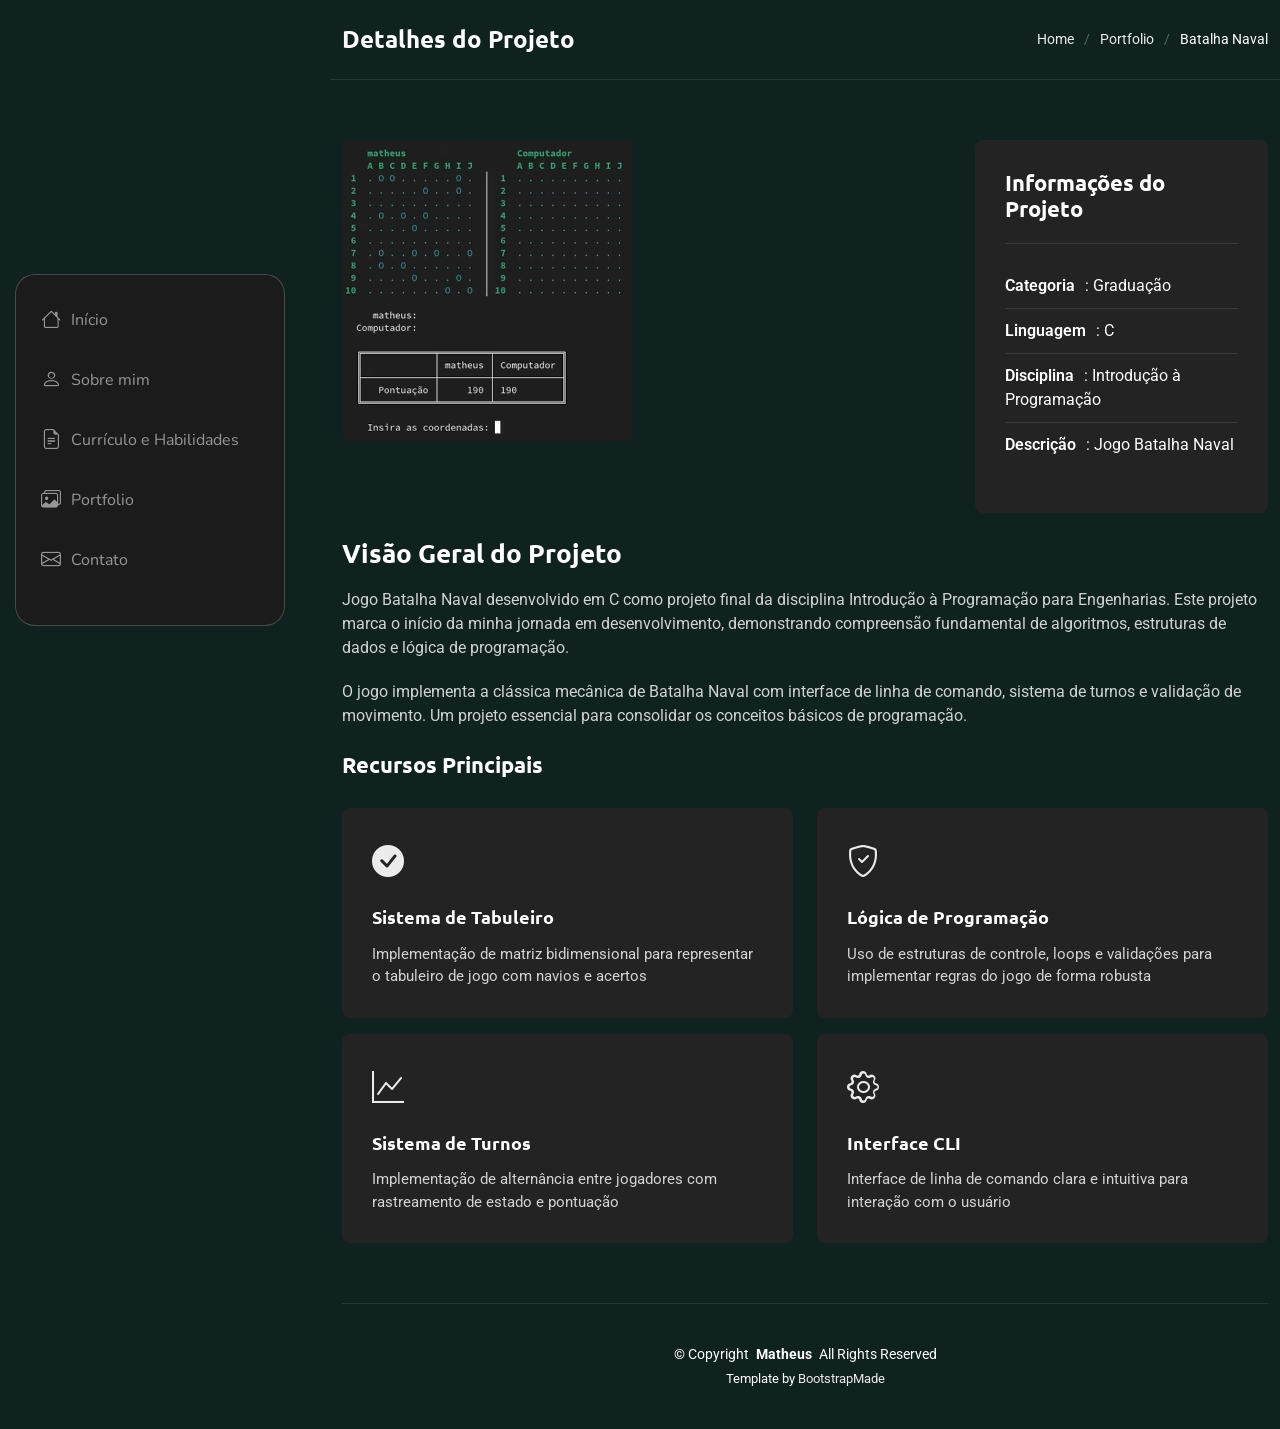
==== portfolio-details-batalha-naval.html @ 93ce3b41 "versao 1.0.0" ====
<!DOCTYPE html>
<html lang="en">

<head>
  <meta charset="utf-8">
  <meta content="width=device-width, initial-scale=1.0" name="viewport">
  <title>Detalhes do Projeto - Batalha Naval</title>
  <meta name="description" content="">
  <meta name="keywords" content="">

  <!-- Favicons -->
  <link href="assets/img/favicon.png" rel="icon">
  <link href="assets/img/apple-touch-icon.png" rel="apple-touch-icon">

  <!-- Fonts -->
  <link href="https://fonts.googleapis.com" rel="preconnect">
  <link href="https://fonts.gstatic.com" rel="preconnect" crossorigin>
  <link href="https://fonts.googleapis.com/css2?family=Roboto:ital,wght@0,100;0,300;0,400;0,500;0,700;0,900;1,100;1,300;1,400;1,500;1,700;1,900&family=Ubuntu:ital,wght@0,300;0,400;0,500;0,700;1,300;1,400;1,500;1,700&family=Nunito:ital,wght@0,200;0,300;0,400;0,500;0,600;0,700;0,800;0,900;1,200;1,300;1,400;1,500;1,600;1,700;1,800;1,900&display=swap" rel="stylesheet">

  <!-- Vendor CSS Files -->
  <link href="assets/vendor/bootstrap/css/bootstrap.min.css" rel="stylesheet">
  <link href="assets/vendor/bootstrap-icons/bootstrap-icons.css" rel="stylesheet">
  <link href="assets/vendor/aos/aos.css" rel="stylesheet">
  <link href="assets/vendor/glightbox/css/glightbox.min.css" rel="stylesheet">
  <link href="assets/vendor/swiper/swiper-bundle.min.css" rel="stylesheet">

  <!-- Main CSS File -->
  <link href="assets/css/main.css" rel="stylesheet">

  <!-- =======================================================
  * Template Name: SnapFolio
  * Template URL: https://bootstrapmade.com/snapfolio-bootstrap-portfolio-template/
  * Updated: Jul 21 2025 with Bootstrap v5.3.7
  * Author: BootstrapMade.com
  * License: https://bootstrapmade.com/license/
  ======================================================== -->
</head>

<body class="portfolio-details-page">

  <header id="header" class="header dark-background d-flex flex-column justify-content-center">
    <i class="header-toggle d-xl-none bi bi-list"></i>

    <div class="header-container d-flex flex-column align-items-start">
      <nav id="navmenu" class="navmenu">
        <ul>
          <li><a href="index.html#hero"><i class="bi bi-house navicon"></i>Início</a></li>
          <li><a href="index.html#about"><i class="bi bi-person navicon"></i> Sobre mim</a></li>
          <li><a href="index.html#resume"><i class="bi bi-file-earmark-text navicon"></i> Currículo e Habilidades</a></li>
          <li><a href="index.html#portfolio"><i class="bi bi-images navicon"></i> Portfolio</a></li>
          <li><a href="index.html#contact"><i class="bi bi-envelope navicon"></i> Contato</a></li>
        </ul>
      </nav>

    </div>

  </header>

  <main class="main">

    <!-- Page Title -->
    <div class="page-title dark-background">
      <div class="container d-lg-flex justify-content-between align-items-center">
        <h1 class="mb-2 mb-lg-0">Detalhes do Projeto</h1>
        <nav class="breadcrumbs">
          <ol>
            <li><a href="index.html">Home</a></li>
            <li><a href="index.html#portfolio">Portfolio</a></li>
            <li class="current">Batalha Naval</li>
          </ol>
        </nav>
      </div>
    </div><!-- End Page Title -->

    <!-- Portfolio Details Section -->
    <section id="portfolio-details" class="portfolio-details section">

      <div class="container" data-aos="fade-up" data-aos-delay="100">

        <div class="row gy-4">

          <div class="col-lg-8">
            <div class="portfolio-details-slider swiper init-swiper">

              <script type="application/json" class="swiper-config">
                {
                  "loop": true,
                  "speed": 600,
                  "autoplay": {
                    "delay": 5000
                  },
                  "slidesPerView": "auto",
                  "pagination": {
                    "el": ".swiper-pagination",
                    "type": "bullets",
                    "clickable": true
                  }
                }
              </script>

              <div class="swiper-wrapper align-items-center">

                <div class="swiper-slide">
                  <img src="assets/img/portfolio/batalha-naval.png" alt="Batalha Naval" class="img-fluid" loading="lazy">
                </div>

              </div>
              <div class="swiper-pagination"></div>
            </div>
          </div>

          <div class="col-lg-4">
            <div class="portfolio-info" data-aos="fade-left" data-aos-delay="200">
              <h3>Informações do Projeto</h3>
              <ul>
                <li><strong>Categoria</strong>: Graduação</li>
                <li><strong>Linguagem</strong>: C</li>
                <li><strong>Disciplina</strong>: Introdução à Programação</li>
                <li><strong>Descrição</strong>: Jogo Batalha Naval</li>
              </ul>
            </div>
          </div>

          <div class="col-lg-12">
            <div class="portfolio-description" data-aos="fade-up" data-aos-delay="300">
              <h2>Visão Geral do Projeto</h2>
              <p>
                Jogo Batalha Naval desenvolvido em C como projeto final da disciplina Introdução à Programação para Engenharias. Este projeto marca o início da minha jornada em desenvolvimento, demonstrando compreensão fundamental de algoritmos, estruturas de dados e lógica de programação.
              </p>
              <p>
                O jogo implementa a clássica mecânica de Batalha Naval com interface de linha de comando, sistema de turnos e validação de movimento. Um projeto essencial para consolidar os conceitos básicos de programação.
              </p>

              <div class="features mt-4">
                <h3>Recursos Principais</h3>
                <div class="row gy-3">
                  <div class="col-md-6">
                    <div class="feature-item" data-aos="fade-up" data-aos-delay="400">
                      <i class="bi bi-check-circle-fill"></i>
                      <h4>Sistema de Tabuleiro</h4>
                      <p>Implementação de matriz bidimensional para representar o tabuleiro de jogo com navios e acertos</p>
                    </div>
                  </div>

                  <div class="col-md-6">
                    <div class="feature-item" data-aos="fade-up" data-aos-delay="500">
                      <i class="bi bi-shield-check"></i>
                      <h4>Lógica de Programação</h4>
                      <p>Uso de estruturas de controle, loops e validações para implementar regras do jogo de forma robusta</p>
                    </div>
                  </div>

                  <div class="col-md-6">
                    <div class="feature-item" data-aos="fade-up" data-aos-delay="600">
                      <i class="bi bi-graph-up"></i>
                      <h4>Sistema de Turnos</h4>
                      <p>Implementação de alternância entre jogadores com rastreamento de estado e pontuação</p>
                    </div>
                  </div>

                  <div class="col-md-6">
                    <div class="feature-item" data-aos="fade-up" data-aos-delay="700">
                      <i class="bi bi-gear"></i>
                      <h4>Interface CLI</h4>
                      <p>Interface de linha de comando clara e intuitiva para interação com o usuário</p>
                    </div>
                  </div>
                </div>
              </div>
            </div>
          </div>

        </div>

      </div>

    </section><!-- /Portfolio Details Section -->

  </main>

  <footer id="footer" class="footer position-relative">

    <div class="container">
      <div class="copyright text-center ">
        <p>© <span>Copyright</span> <strong class="px-1 sitename">Matheus</strong> <span>All Rights Reserved</span></p>
      </div>
      <div class="credits">
        Template by <a href="https://bootstrapmade.com/">BootstrapMade</a>
      </div>
    </div>

  </footer>

  <!-- Scroll Top -->
  <a href="#" id="scroll-top" class="scroll-top d-flex align-items-center justify-content-center"><i class="bi bi-arrow-up-short"></i></a>

  <!-- Preloader -->
  <div id="preloader"></div>

  <!-- Vendor JS Files -->
  <script src="assets/vendor/bootstrap/js/bootstrap.bundle.min.js"></script>
  <script src="assets/vendor/php-email-form/validate.js"></script>
  <script src="assets/vendor/aos/aos.js"></script>
  <script src="assets/vendor/typed.js/typed.umd.js"></script>
  <script src="assets/vendor/purecounter/purecounter_vanilla.js"></script>
  <script src="assets/vendor/waypoints/noframework.waypoints.js"></script>
  <script src="assets/vendor/isotope-layout/isotope.pkgd.min.js"></script>
  <script src="assets/vendor/imagesloaded/imagesloaded.pkgd.min.js"></script>
  <script src="assets/vendor/glightbox/js/glightbox.min.js"></script>
  <script src="assets/vendor/swiper/swiper-bundle.min.js"></script>

  <!-- Main JS File -->
  <script src="assets/js/main.js"></script>

</body>

</html>
---- assets/css/main.css ----
/**
* Template Name: SnapFolio
* Template URL: https://bootstrapmade.com/snapfolio-bootstrap-portfolio-template/
* Updated: Jul 21 2025 with Bootstrap v5.3.7
* Author: BootstrapMade.com
* License: https://bootstrapmade.com/license/
*/

/*--------------------------------------------------------------
# Font & Color Variables
# Help: https://bootstrapmade.com/color-system/
--------------------------------------------------------------*/
/* Fonts */
:root {
  --default-font: "Roboto",  system-ui, -apple-system, "Segoe UI", Roboto, "Helvetica Neue", Arial, "Noto Sans", "Liberation Sans", sans-serif, "Apple Color Emoji", "Segoe UI Emoji", "Segoe UI Symbol", "Noto Color Emoji";
  --heading-font: "Ubuntu",  sans-serif;
  --nav-font: "Nunito",  sans-serif;
}

/* Global Colors - The following color variables are used throughout the website. Updating them here will change the color scheme of the entire website */
:root { 
  --background-color: #0f221f; /* Background color for the entire website, including individual sections */
  --default-color: #ffffff; /* Default color used for the majority of the text content across the entire website */
  --heading-color: #ffffff; /* Color for headings, subheadings and title throughout the website */
  --accent-color: #ececec; /* Accent color that represents your brand on the website. It's used for buttons, links, and other elements that need to stand out */
  --surface-color: #232323; /* The surface color is used as a background of boxed elements within sections, such as cards, icon boxes, or other elements that require a visual separation from the global background. */
  --contrast-color: #310606; /* Contrast color for text, ensuring readability against backgrounds of accent, heading, or default colors. */
}

/* Nav Menu Colors - The following color variables are used specifically for the navigation menu. They are separate from the global colors to allow for more customization options */
:root {
  --nav-color: rgba(236, 236, 236, 0.59);  /* The default color of the main navmenu links */
  --nav-hover-color: #ffffff; /* Applied to main navmenu links when they are hovered over or active */
  --nav-mobile-background-color: #393939; /* Used as the background color for mobile navigation menu */
  --nav-dropdown-background-color: #393939; /* Used as the background color for dropdown items that appear when hovering over primary navigation items */
  --nav-dropdown-color: #ffffff; /* Used for navigation links of the dropdown items in the navigation menu. */
  --nav-dropdown-hover-color: #ececec; /* Similar to --nav-hover-color, this color is applied to dropdown navigation links when they are hovered over. */
}

/* Color Presets - These classes override global colors when applied to any section or element, providing reuse of the sam color scheme. */

.light-background {
  --background-color: #2c2c2c;
  --surface-color: #323232;
}

.dark-background {
  --background-color: #040b14;
  --default-color: #ffffff;
  --heading-color: #ffffff;
  --surface-color: #151f2b;
  --contrast-color: #ffffff;
}

/* Smooth scroll */
:root {
  scroll-behavior: smooth;
}

/*--------------------------------------------------------------
# General Styling & Shared Classes
--------------------------------------------------------------*/
body {
  color: var(--default-color);
  background-color: var(--background-color);
  font-family: var(--default-font);
}

a {
  color: var(--accent-color);
  text-decoration: none;
  transition: 0.3s;
}

a:hover {
  color: color-mix(in srgb, var(--accent-color), transparent 25%);
  text-decoration: none;
}

h1,
h2,
h3,
h4,
h5,
h6 {
  color: var(--heading-color);
  font-family: var(--heading-font);
}

/* PHP Email Form Messages
------------------------------*/
.php-email-form .error-message {
  display: none;
  background: #df1529;
  color: #ffffff;
  text-align: left;
  padding: 15px;
  margin-bottom: 24px;
  font-weight: 600;
}

.php-email-form .sent-message {
  display: none;
  color: #ffffff;
  background: #059652;
  text-align: center;
  padding: 15px;
  margin-bottom: 24px;
  font-weight: 600;
}

.php-email-form .loading {
  display: none;
  background: var(--surface-color);
  text-align: center;
  padding: 15px;
  margin-bottom: 24px;
}

.php-email-form .loading:before {
  content: "";
  display: inline-block;
  border-radius: 50%;
  width: 24px;
  height: 24px;
  margin: 0 10px -6px 0;
  border: 3px solid var(--accent-color);
  border-top-color: var(--surface-color);
  animation: php-email-form-loading 1s linear infinite;
}

@keyframes php-email-form-loading {
  0% {
    transform: rotate(0deg);
  }

  100% {
    transform: rotate(360deg);
  }
}

/*--------------------------------------------------------------
# Global Header
--------------------------------------------------------------*/
.header {
  --background-color: #1b1b1b;
  --contrast-color: #444444;
  color: var(--default-color);
  position: fixed;
  top: 0;
  left: 0;
  bottom: 0;
  padding: 0 15px;
  width: 300px;
  transition: all ease-in-out 0.3s;
  overflow-y: auto;
  z-index: 997;
}

.header .header-container {
  border-radius: 20px;
  padding: 15px;
  background-color: var(--background-color);
  border: 1px solid color-mix(in srgb, var(--default-color), transparent 80%);
}

.header .social-links {
  margin: 0 0 10px 0;
}

.header .social-links a {
  font-size: 16px;
  display: inline-flex;
  align-items: center;
  justify-content: center;
  background: color-mix(in srgb, var(--default-color), transparent 90%);
  color: var(--default-color);
  margin: 0 2px;
  border-radius: 50%;
  text-align: center;
  width: 40px;
  height: 40px;
  transition: 0.3s;
}

.header .social-links a:hover {
  color: var(--contrast-color);
  background: var(--accent-color);
}

@media (min-width: 1200px) {

  .header~main,
  .header~#footer {
    margin-left: 330px;
  }
}

@media (max-width: 1199px) {
  .header {
    left: -100%;
  }
}

.header.header-show {
  left: 0;
}

.header .header-toggle {
  color: var(--contrast-color);
  background-color: var(--accent-color);
  font-size: 22px;
  display: flex;
  align-items: center;
  justify-content: center;
  width: 40px;
  height: 40px;
  border-radius: 50%;
  cursor: pointer;
  position: fixed;
  top: 15px;
  right: 15px;
  z-index: 9999;
  transition: background-color 0.3s;
}

.header .header-toggle:hover {
  color: var(--contrast-color);
  background-color: color-mix(in srgb, var(--accent-color) 90%, white 15%);
}

/*--------------------------------------------------------------
# Navigation Menu
--------------------------------------------------------------*/
.mobile-nav-toggle {
  display: none;
}

.navmenu {
  padding: 0;
  z-index: 9997;
  width: 100%;
}

.navmenu ul {
  list-style: none;
  padding: 0 0 20px 0;
  margin: 0;
}

.navmenu a,
.navmenu a:focus {
  color: var(--nav-color);
  padding: 15px 10px;
  font-family: var(--nav-font);
  font-size: 16px;
  font-weight: 400;
  display: flex;
  align-items: center;
  white-space: nowrap;
  transition: 0.3s;
  width: 100%;
}

.navmenu a .navicon,
.navmenu a:focus .navicon {
  font-size: 20px;
  margin-right: 10px;
}

.navmenu a .toggle-dropdown,
.navmenu a:focus .toggle-dropdown {
  font-size: 12px;
  line-height: 0;
  margin-left: auto;
  width: 30px;
  height: 30px;
  display: flex;
  align-items: center;
  justify-content: center;
  border-radius: 50%;
  transition: 0.3s;
  flex-shrink: 0;
  background-color: color-mix(in srgb, var(--accent-color), transparent 90%);
}

.navmenu a .toggle-dropdown:hover,
.navmenu a:focus .toggle-dropdown:hover {
  background-color: var(--accent-color);
  color: var(--contrast-color);
}

.navmenu a:hover,
.navmenu .active,
.navmenu .active:focus {
  color: var(--nav-hover-color);
}

.navmenu a:hover .navicon,
.navmenu .active .navicon,
.navmenu .active:focus .navicon {
  color: var(--accent-color);
}

.navmenu .active .toggle-dropdown,
.navmenu .active:focus .toggle-dropdown {
  background-color: var(--accent-color);
  color: var(--contrast-color);
  transform: rotate(180deg);
}

.navmenu .dropdown {
  display: block;
}

.navmenu .dropdown a,
.navmenu .dropdown a:focus {
  color: --nav-dropdown-color;
}

.navmenu .dropdown a:hover,
.navmenu .dropdown .active,
.navmenu .dropdown .active:focus {
  color: var(--nav-dropdown-hover-color);
}

.navmenu .dropdown ul {
  position: static;
  display: none;
  z-index: 99;
  padding: 5px 10px;
  margin: 5px 10px;
  background-color: var(--nav-dropdown-background-color);
  border: 1px solid color-mix(in srgb, var(--default-color), transparent 90%);
  box-shadow: none;
  transition: all 0.5s ease-in-out;
}

.navmenu .dropdown ul ul {
  background-color: rgba(33, 37, 41, 0.1);
}

.navmenu .dropdown>.dropdown-active {
  display: block;
  background-color: rgba(33, 37, 41, 0.03);
}

/*--------------------------------------------------------------
# Global Footer
--------------------------------------------------------------*/
.footer {
  color: var(--default-color);
  background-color: var(--background-color);
  font-size: 14px;
  padding: 0 0 40px 0;
  position: relative;
}

.footer .copyright {
  padding-top: 40px;
  border-top: 1px solid color-mix(in srgb, var(--default-color), transparent 90%);
}

.footer .copyright p {
  margin-bottom: 0;
}

.footer .credits {
  margin-top: 4px;
  font-size: 13px;
  text-align: center;
}

/*--------------------------------------------------------------
# Preloader
--------------------------------------------------------------*/
#preloader {
  position: fixed;
  inset: 0;
  z-index: 999999;
  overflow: hidden;
  background: var(--background-color);
  transition: all 0.6s ease-out;
}

#preloader:before {
  content: "";
  position: fixed;
  top: calc(50% - 30px);
  left: calc(50% - 30px);
  border: 6px solid #ffffff;
  border-color: var(--accent-color) transparent var(--accent-color) transparent;
  border-radius: 50%;
  width: 60px;
  height: 60px;
  animation: animate-preloader 1.5s linear infinite;
}

@keyframes animate-preloader {
  0% {
    transform: rotate(0deg);
  }

  100% {
    transform: rotate(360deg);
  }
}

/*--------------------------------------------------------------
# Scroll Top Button
--------------------------------------------------------------*/
.scroll-top {
  position: fixed;
  visibility: hidden;
  opacity: 0;
  right: 15px;
  bottom: -15px;
  z-index: 99999;
  background-color: var(--accent-color);
  width: 44px;
  height: 44px;
  border-radius: 50px;
  transition: all 0.4s;
}

.scroll-top i {
  font-size: 24px;
  color: var(--contrast-color);
  line-height: 0;
}

.scroll-top:hover {
  background-color: color-mix(in srgb, var(--accent-color), transparent 20%);
  color: var(--contrast-color);
}

.scroll-top.active {
  visibility: visible;
  opacity: 1;
  bottom: 15px;
}

/*--------------------------------------------------------------
# Disable aos animation delay on mobile devices
--------------------------------------------------------------*/
@media screen and (max-width: 768px) {
  [data-aos-delay] {
    transition-delay: 0 !important;
  }
}

/*--------------------------------------------------------------
# Global Page Titles & Breadcrumbs
--------------------------------------------------------------*/
.page-title {
  color: var(--default-color);
  padding: 25px 0 0 0;
  position: relative;
}

.page-title .container {
  border-bottom: 1px solid color-mix(in srgb, var(--default-color), transparent 90%);
  padding-bottom: 25px;
}

.page-title h1 {
  font-size: 24px;
  font-weight: 700;
}

.page-title .breadcrumbs ol {
  display: flex;
  flex-wrap: wrap;
  list-style: none;
  padding: 0;
  margin: 0;
  font-size: 14px;
  font-weight: 400;
}

.page-title .breadcrumbs ol li+li {
  padding-left: 10px;
}

.page-title .breadcrumbs ol li+li::before {
  content: "/";
  display: inline-block;
  padding-right: 10px;
  color: color-mix(in srgb, var(--default-color), transparent 70%);
}

/*--------------------------------------------------------------
# Global Sections
--------------------------------------------------------------*/
section,
.section {
  color: var(--default-color);
  background-color: var(--background-color);
  padding: 60px 0;
  overflow: clip;
}

/*--------------------------------------------------------------
# Global Section Titles
--------------------------------------------------------------*/
.section-title {
  text-align: center;
  padding-bottom: 60px;
  position: relative;
}

.section-title h2 {
  font-size: 32px;
  font-weight: 700;
  position: relative;
}

.section-title h2:before,
.section-title h2:after {
  content: "";
  width: 50px;
  height: 2px;
  background: var(--accent-color);
  display: inline-block;
}

.section-title h2:before {
  margin: 0 15px 10px 0;
}

.section-title h2:after {
  margin: 0 0 10px 15px;
}

.section-title p {
  margin-bottom: 0;
}

/*--------------------------------------------------------------
# Hero Section
--------------------------------------------------------------*/
.hero {
  min-height: 100vh;
  position: relative;
  overflow: hidden;
  display: flex;
  align-items: center;
}

.hero .background-elements {
  position: absolute;
  top: 0;
  left: 0;
  width: 100%;
  height: 100%;
  z-index: 1;
  overflow: hidden;
}

.hero .background-elements .bg-circle {
  position: absolute;
  border-radius: 50%;
  background: linear-gradient(45deg, color-mix(in srgb, var(--accent-color), transparent 90%), color-mix(in srgb, var(--accent-color), transparent 95%));
  animation: float 6s ease-in-out infinite;
}

.hero .background-elements .bg-circle.circle-1 {
  width: 300px;
  height: 300px;
  top: 10%;
  right: 10%;
  animation-delay: 0s;
}

.hero .background-elements .bg-circle.circle-2 {
  width: 200px;
  height: 200px;
  bottom: 20%;
  left: 5%;
  animation-delay: 2s;
}

.hero .hero-content {
  position: relative;
  width: 100%;
  z-index: 2;
}

.hero .container {
  position: relative;
  z-index: 3;
}

.hero .hero-text h1 {
  font-size: 72px;
  font-weight: 800;
  line-height: 1.1;
  margin-bottom: 15px;
  color: var(--heading-color);
}

.hero .hero-text h1 .accent-text {
  color: var(--accent-color);
  position: relative;
}

.hero .hero-text h1 .accent-text::after {
  content: "";
  position: absolute;
  bottom: -5px;
  left: 0;
  width: 100%;
  height: 3px;
  background: linear-gradient(90deg, var(--accent-color), color-mix(in srgb, var(--accent-color), transparent 50%));
}

.hero .hero-text h2 {
  font-size: 32px;
  font-weight: 600;
  color: var(--heading-color);
  margin-bottom: 10px;
}

.hero .hero-text .lead {
  font-size: 24px;
  margin-bottom: 20px;
  color: var(--default-color);
}

.hero .hero-text .lead span {
  color: var(--accent-color);
  font-weight: 600;
  border-bottom: 2px solid var(--accent-color);
  padding-bottom: 2px;
}

.hero .hero-text .description {
  font-size: 18px;
  line-height: 1.6;
  color: color-mix(in srgb, var(--default-color), transparent 20%);
  margin-bottom: 40px;
  max-width: 500px;
}

.hero .hero-actions {
  display: flex;
  gap: 20px;
  margin-bottom: 40px;
  flex-wrap: wrap;
}

.hero .hero-actions .btn {
  padding: 14px 30px;
  font-size: 16px;
  font-weight: 600;
  border-radius: 50px;
  text-decoration: none;
  transition: all 0.3s ease;
  border: 2px solid;
}

.hero .hero-actions .btn.btn-primary {
  background-color: var(--accent-color);
  color: var(--contrast-color);
  border-color: var(--accent-color);
}

.hero .hero-actions .btn.btn-primary:hover {
  background-color: color-mix(in srgb, var(--accent-color), black 10%);
  transform: translateY(-2px);
  box-shadow: 0 8px 25px color-mix(in srgb, var(--accent-color), transparent 70%);
}

.hero .hero-actions .btn.btn-outline {
  background-color: transparent;
  color: var(--accent-color);
  border-color: var(--accent-color);
}

.hero .hero-actions .btn.btn-outline:hover {
  background-color: var(--accent-color);
  color: var(--contrast-color);
  transform: translateY(-2px);
}

.hero .social-links {
  display: flex;
  gap: 20px;
}

.hero .social-links a {
  width: 50px;
  height: 50px;
  display: flex;
  align-items: center;
  justify-content: center;
  background-color: var(--surface-color);
  color: color-mix(in srgb, var(--default-color), transparent 40%);
  border-radius: 50%;
  font-size: 20px;
  transition: all 0.3s ease;
}

.hero .social-links a:hover {
  color: var(--contrast-color);
  background-color: var(--accent-color);
  transform: translateY(-3px);
  box-shadow: 0 8px 25px color-mix(in srgb, var(--accent-color), transparent 70%);
}

.hero .hero-visual {
  display: flex;
  justify-content: center;
  align-items: center;
  height: 100%;
}

.hero .hero-visual .profile-container {
  position: relative;
  width: 600px;
  height: 600px;
}

.hero .hero-visual .profile-container .profile-background {
  position: absolute;
  top: 15px;
  left: 15px;
  width: 100%;
  height: 100%;
  background: transparent;
  border-radius: 30px;
  z-index: 1;
}

.hero .hero-visual .profile-container .profile-image {
  position: relative;
  width: 100%;
  height: 100%;
  object-fit: cover;
  border-radius: 0;
  z-index: 2;
}

@keyframes float {

  0%,
  100% {
    transform: translateY(0px);
  }

  50% {
    transform: translateY(-20px);
  }
}

@keyframes floatIcon {

  0%,
  100% {
    transform: translateY(0px) rotate(0deg);
  }

  50% {
    transform: translateY(-10px) rotate(5deg);
  }
}

@media (max-width: 992px) {
  .hero .hero-text {
    text-align: center;
    margin-bottom: 50px;
  }

  .hero .hero-text h1 {
    font-size: 56px;
  }

  .hero .hero-text h2 {
    font-size: 28px;
  }

  .hero .hero-text .lead {
    font-size: 20px;
  }

  .hero .hero-visual .profile-container {
    width: 500px;
    height: 500px;
  }
}

@media (max-width: 768px) {
  .hero .hero-text h1 {
    font-size: 42px;
  }

  .hero .hero-text h2 {
    font-size: 24px;
  }

  .hero .hero-text .lead {
    font-size: 18px;
  }

  .hero .hero-text .description {
    font-size: 16px;
  }

  .hero .hero-actions {
    justify-content: center;
  }

  .hero .hero-actions .btn {
    padding: 12px 25px;
    font-size: 14px;
  }

  .hero .hero-visual .profile-container {
    width: 420px;
    height: 420px;
  }

  .hero .background-elements .bg-circle.circle-1 {
    width: 200px;
    height: 200px;
  }

  .hero .background-elements .bg-circle.circle-2 {
    width: 150px;
    height: 150px;
  }

  .hero .background-elements .bg-circle.circle-3 {
    width: 100px;
    height: 100px;
  }
}

/*--------------------------------------------------------------
# About Section
--------------------------------------------------------------*/
.about .profile-card {
  background: linear-gradient(135deg, var(--surface-color) 0%, color-mix(in srgb, var(--surface-color), var(--accent-color) 5%) 100%);
  border-radius: 2rem;
  padding: 2.5rem;
  text-align: center;
  box-shadow: 0 20px 40px rgba(0, 0, 0, 0.08);
  border: 1px solid color-mix(in srgb, var(--accent-color), transparent 90%);
  position: relative;
  overflow: hidden;
}

.about .profile-card::before {
  content: "";
  position: absolute;
  top: 0;
  left: 0;
  right: 0;
  height: 4px;
  background: linear-gradient(90deg, var(--accent-color), color-mix(in srgb, var(--accent-color), var(--heading-color) 30%));
}

@media (max-width: 991px) {
  .about .profile-card {
    margin-bottom: 3rem;
  }
}

.about .profile-header {
  position: relative;
  margin-bottom: 2rem;
}

.about .profile-header .profile-image {
  width: 160px;
  height: 160px;
  margin: 0 auto 1.5rem;
  border-radius: 50%;
  overflow: hidden;
  border: 4px solid var(--accent-color);
  box-shadow: 0 10px 30px rgba(0, 0, 0, 0.15);
}

.about .profile-header .profile-image img {
  width: 100%;
  height: 100%;
  object-fit: cover;
}

.about .profile-header .profile-badge {
  position: absolute;
  bottom: 20px;
  right: calc(50% - 65px);
  width: 32px;
  height: 32px;
  background-color: var(--accent-color);
  border-radius: 50%;
  display: flex;
  align-items: center;
  justify-content: center;
  border: 3px solid var(--surface-color);
}

.about .profile-header .profile-badge i {
  color: var(--contrast-color);
  font-size: 14px;
}

.about .profile-content h3 {
  font-size: 1.5rem;
  font-weight: 700;
  margin-bottom: 0.5rem;
  color: var(--heading-color);
}

.about .profile-content .profession {
  color: var(--accent-color);
  font-weight: 500;
  margin-bottom: 2rem;
}

.about .contact-links {
  display: flex;
  flex-direction: column;
  gap: 1rem;
}

.about .contact-links .contact-item {
  display: flex;
  align-items: center;
  gap: 0.75rem;
  padding: 0.75rem 1rem;
  background-color: color-mix(in srgb, var(--surface-color), var(--background-color) 50%);
  border-radius: 0.75rem;
  text-decoration: none;
  color: var(--default-color);
  transition: all 0.3s;
  border: 1px solid color-mix(in srgb, var(--default-color), transparent 90%);
}

.about .contact-links .contact-item:hover {
  background-color: var(--accent-color);
  color: var(--contrast-color);
  transform: translateY(-2px);
  box-shadow: 0 5px 20px color-mix(in srgb, var(--accent-color), transparent 70%);
}

.about .contact-links .contact-item i {
  font-size: 1rem;
  width: 18px;
}

.about .about-content {
  padding-left: 3rem;
}

@media (max-width: 991px) {
  .about .about-content {
    padding-left: 0;
  }
}

.about .about-content .section-header {
  margin-bottom: 2rem;
}

.about .about-content .section-header .badge-text {
  display: inline-block;
  background: linear-gradient(135deg, var(--accent-color), color-mix(in srgb, var(--accent-color), var(--heading-color) 20%));
  color: var(--contrast-color);
  padding: 0.5rem 1.5rem;
  border-radius: 2rem;
  font-size: 0.875rem;
  font-weight: 600;
  letter-spacing: 0.5px;
  margin-bottom: 1.5rem;
}

.about .about-content .section-header h2 {
  font-size: 2.25rem;
  font-weight: 700;
  line-height: 1.3;
  margin: 0;
}

@media (max-width: 768px) {
  .about .about-content .section-header h2 {
    font-size: 1.875rem;
  }
}

.about .about-content .description {
  margin-bottom: 2.5rem;
}

.about .about-content .description p {
  font-size: 1.1rem;
  line-height: 1.7;
  color: color-mix(in srgb, var(--default-color), transparent 20%);
  margin-bottom: 1.5rem;
}

.about .about-content .description p:last-child {
  margin-bottom: 0;
}

.about .stats-grid {
  display: grid;
  grid-template-columns: repeat(3, 1fr);
  gap: 2rem;
  margin-bottom: 2.5rem;
  padding: 2rem;
  background-color: var(--surface-color);
  border-radius: 1.5rem;
  box-shadow: 0 10px 30px rgba(0, 0, 0, 0.05);
}

@media (max-width: 768px) {
  .about .stats-grid {
    grid-template-columns: 1fr;
    gap: 1.5rem;
    text-align: center;
  }
}

.about .stats-grid .stat-item {
  text-align: center;
}

.about .stats-grid .stat-item .stat-number {
  font-size: 2rem;
  font-weight: 700;
  color: var(--accent-color);
  display: block;
  margin-bottom: 0.5rem;
}

.about .stats-grid .stat-item .stat-label {
  font-size: 0.875rem;
  color: color-mix(in srgb, var(--default-color), transparent 40%);
  font-weight: 500;
}

.about .details-grid {
  margin-bottom: 2.5rem;
}

.about .details-grid .detail-row {
  display: grid;
  grid-template-columns: 1fr 1fr;
  gap: 2rem;
  margin-bottom: 1.5rem;
}

@media (max-width: 768px) {
  .about .details-grid .detail-row {
    grid-template-columns: 1fr;
    gap: 1rem;
  }
}

.about .details-grid .detail-row:last-child {
  margin-bottom: 0;
}

.about .details-grid .detail-item .detail-label {
  display: block;
  font-size: 0.875rem;
  color: color-mix(in srgb, var(--default-color), transparent 50%);
  margin-bottom: 0.5rem;
  font-weight: 500;
}

.about .details-grid .detail-item .detail-value {
  display: block;
  font-weight: 600;
  color: var(--heading-color);
  font-size: 1rem;
}

.about .cta-section {
  display: flex;
  gap: 1rem;
  flex-wrap: wrap;
}

.about .cta-section .btn {
  padding: 0.875rem 2rem;
  border-radius: 0.75rem;
  font-weight: 600;
  text-decoration: none;
  transition: all 0.3s;
  display: inline-flex;
  align-items: center;
  gap: 0.5rem;
  border: 2px solid transparent;
}

.about .cta-section .btn.btn-primary {
  background-color: var(--accent-color);
  color: var(--contrast-color);
}

.about .cta-section .btn.btn-primary:hover {
  background-color: color-mix(in srgb, var(--accent-color), black 15%);
  transform: translateY(-2px);
  box-shadow: 0 10px 30px color-mix(in srgb, var(--accent-color), transparent 60%);
}

.about .cta-section .btn.btn-outline {
  background-color: transparent;
  color: var(--default-color);
  border-color: color-mix(in srgb, var(--default-color), transparent 70%);
}

.about .cta-section .btn.btn-outline:hover {
  border-color: var(--accent-color);
  transform: translateY(-2px);
}

/*--------------------------------------------------------------
# Stats Section
--------------------------------------------------------------*/
.stats .stats-wrapper {
  display: grid;
  grid-template-columns: repeat(4, 1fr);
  gap: 20px;
}

@media (max-width: 992px) {
  .stats .stats-wrapper {
    grid-template-columns: repeat(2, 1fr);
  }
}

@media (max-width: 576px) {
  .stats .stats-wrapper {
    grid-template-columns: 1fr;
  }
}

.stats .stats-item {
  background: linear-gradient(135deg, color-mix(in srgb, var(--surface-color), transparent 5%), var(--surface-color));
  border-radius: 15px;
  padding: 40px 20px;
  text-align: center;
  position: relative;
  transition: transform 0.3s ease, box-shadow 0.3s ease;
  box-shadow: 0 10px 30px rgba(0, 0, 0, 0.05);
  overflow: hidden;
}

.stats .stats-item:hover {
  transform: translateY(-10px);
  box-shadow: 0 15px 35px rgba(0, 0, 0, 0.1);
}

.stats .stats-item:hover .icon-wrapper {
  transform: scale(1.1);
}

.stats .stats-item:nth-child(1) .icon-wrapper {
  background-color: color-mix(in srgb, var(--accent-color), transparent 85%);
}

.stats .stats-item:nth-child(1) .icon-wrapper i {
  color: color-mix(in srgb, var(--accent-color), transparent 10%);
}

.stats .stats-item:nth-child(2) .icon-wrapper {
  background-color: color-mix(in srgb, #ff7e00, transparent 85%);
}

.stats .stats-item:nth-child(2) .icon-wrapper i {
  color: color-mix(in srgb, #ff7e00, transparent 10%);
}

.stats .stats-item:nth-child(3) .icon-wrapper {
  background-color: color-mix(in srgb, #00c875, transparent 85%);
}

.stats .stats-item:nth-child(3) .icon-wrapper i {
  color: color-mix(in srgb, #00c875, transparent 10%);
}

.stats .stats-item:nth-child(4) .icon-wrapper {
  background-color: color-mix(in srgb, #e83e8c, transparent 85%);
}

.stats .stats-item:nth-child(4) .icon-wrapper i {
  color: color-mix(in srgb, #e83e8c, transparent 10%);
}

.stats .stats-item .icon-wrapper {
  width: 80px;
  height: 80px;
  border-radius: 50%;
  display: flex;
  align-items: center;
  justify-content: center;
  margin: 0 auto 20px;
  transition: transform 0.3s ease;
}

.stats .stats-item .icon-wrapper i {
  font-size: 36px;
}

.stats .stats-item span {
  display: block;
  font-size: 48px;
  font-weight: 700;
  color: var(--heading-color);
  margin-bottom: 10px;
  line-height: 1;
  font-family: var(--heading-font);
}

.stats .stats-item p {
  color: var(--default-color);
  font-size: 18px;
  margin: 0;
  font-weight: 500;
  font-family: var(--heading-font);
  opacity: 0.8;
}

/*--------------------------------------------------------------
# Skills Section
--------------------------------------------------------------*/
.skills .skills-category {
  background-color: var(--surface-color);
  padding: 30px;
  border-radius: 8px;
  box-shadow: 0 0 20px rgba(0, 0, 0, 0.05);
  height: 100%;
  transition: transform 0.3s;
}

.skills .skills-category:hover {
  transform: translateY(-5px);
}

.skills .skills-category h3 {
  font-size: 24px;
  margin-bottom: 25px;
  position: relative;
  padding-bottom: 15px;
}

.skills .skills-category h3:after {
  content: "";
  position: absolute;
  bottom: 0;
  left: 0;
  width: 50px;
  height: 2px;
  background-color: var(--accent-color);
}

.skills .skill-item {
  margin-bottom: 25px;
}

.skills .skill-item:last-child {
  margin-bottom: 0;
}

.skills .skill-item h4 {
  font-size: 16px;
  margin-bottom: 8px;
}

.skills .skill-item .skill-percentage {
  font-size: 14px;
  color: color-mix(in srgb, var(--heading-color), transparent 30%);
}

.skills .skill-item .progress {
  height: 8px;
  background-color: color-mix(in srgb, var(--accent-color), transparent 90%);
  border-radius: 20px;
  overflow: hidden;
  position: relative;
}

.skills .skill-item .progress .progress-bar {
  background-color: var(--accent-color);
  transition: width 1.5s ease-in-out;
  width: 0;
  height: 100%;
  border-radius: 20px;
}

.skills .skill-item .skill-tooltip {
  font-size: 14px;
  color: color-mix(in srgb, var(--default-color), transparent 30%);
  margin-top: 8px;
  opacity: 0;
  transform: translateY(-5px);
  transition: all 0.3s;
}

.skills .skill-item:hover .skill-tooltip {
  opacity: 1;
  transform: translateY(0);
}

.skills .skill-box {
  background-color: var(--surface-color);
  padding: 25px 20px;
  border-radius: 8px;
  text-align: center;
  transition: all 0.3s;
  height: 100%;
  position: relative;
  overflow: hidden;
  box-shadow: 0 0 15px rgba(0, 0, 0, 0.05);
}

.skills .skill-box:hover {
  transform: translateY(-5px);
}

.skills .skill-box:hover i {
  color: var(--accent-color);
  transform: scale(1.1);
}

.skills .skill-box:hover .skill-tooltip {
  opacity: 1;
  transform: translateY(0);
}

.skills .skill-box i {
  font-size: 36px;
  color: color-mix(in srgb, var(--accent-color), transparent 20%);
  margin-bottom: 15px;
  display: inline-block;
  transition: all 0.3s;
}

.skills .skill-box h4 {
  font-size: 18px;
  margin-bottom: 10px;
}

.skills .skill-box .skill-tooltip {
  font-size: 14px;
  color: color-mix(in srgb, var(--default-color), transparent 30%);
  opacity: 0;
  transform: translateY(5px);
  transition: all 0.3s;
}

@media (max-width: 991.98px) {
  .skills .skills-category {
    margin-bottom: 30px;
  }

  .skills .skills-category:last-child {
    margin-bottom: 0;
  }
}

@media (max-width: 767.98px) {
  .skills .skill-box {
    margin-bottom: 20px;
  }

  .skills .skill-box:last-child {
    margin-bottom: 0;
  }
}

/*--------------------------------------------------------------
# Resume Section
--------------------------------------------------------------*/
.resume .resume-side {
  background-color: var(--surface-color);
  padding: 2rem;
  border-radius: 10px;
  box-shadow: 0 0 20px rgba(0, 0, 0, 0.1);
  height: 100%;
}

.resume .resume-side .profile-img {
  text-align: center;
}

.resume .resume-side .profile-img img {
  width: 200px;
  height: 200px;
  object-fit: cover;
  border: none;
  border-radius: 50%;
}

.resume .resume-side h3 {
  font-size: 1.5rem;
  margin-bottom: 1rem;
  color: var(--heading-color);
  font-weight: 600;
}

.resume .resume-side .contact-info li {
  margin-bottom: 1rem;
  color: var(--default-color);
}

.resume .resume-side .contact-info li i {
  width: 25px;
  color: var(--accent-color);
  margin-right: 0.5rem;
}

.resume .resume-side .skill-item {
  margin-bottom: 1.5rem;
}

.resume .resume-side .skill-item span {
  font-size: 0.9rem;
  color: var(--default-color);
}

.resume .resume-side .skill-item .progress {
  height: 8px;
  background-color: color-mix(in srgb, var(--accent-color), transparent 90%);
  border-radius: 4px;
  margin-top: 0.5rem;
}

.resume .resume-side .skill-item .progress .progress-bar {
  background-color: var(--accent-color);
  width: 0;
  transition: width 1s ease;
}

.resume .resume-section {
  margin-bottom: 3rem;
}

.resume .resume-section h3 {
  font-size: 1.75rem;
  margin-bottom: 1.5rem;
  color: var(--heading-color);
  font-weight: 600;
}

.resume .resume-section h3 i {
  color: var(--accent-color);
}

.resume .resume-section .resume-item {
  padding-left: 1.5rem;
  border-left: 2px solid color-mix(in srgb, var(--accent-color), transparent 80%);
  margin-bottom: 2rem;
  position: relative;
}

.resume .resume-section .resume-item:before {
  content: "";
  position: absolute;
  width: 16px;
  height: 16px;
  border-radius: 50%;
  left: -9px;
  top: 0;
  background: var(--accent-color);
}

.resume .resume-section .resume-item h4 {
  font-size: 1.2rem;
  margin-bottom: 0.5rem;
  color: var(--heading-color);
  font-weight: 600;
}

.resume .resume-section .resume-item h5 {
  font-size: 1rem;
  margin-bottom: 0.5rem;
  color: var(--accent-color);
}

.resume .resume-section .resume-item .company {
  font-size: 0.95rem;
  margin-bottom: 1rem;
  color: var(--heading-color);
}

.resume .resume-section .resume-item .company i {
  margin-right: 0.5rem;
}

.resume .resume-section .resume-item ul {
  padding-left: 1.2rem;
}

.resume .resume-section .resume-item ul li {
  margin-bottom: 0.5rem;
  color: var(--default-color);
}

.resume .resume-section .resume-item p {
  color: var(--default-color);
  margin-bottom: 0;
}

@media (max-width: 991.98px) {
  .resume .resume-side {
    margin-bottom: 2rem;
  }
}

/*--------------------------------------------------------------
# Portfolio Section
--------------------------------------------------------------*/
@media (max-width: 991px) {
  .portfolio .filter-sidebar {
    margin-bottom: 30px;
  }
}

.portfolio .filters-wrapper {
  background-color: color-mix(in srgb, var(--surface-color), var(--default-color) 3%);
  padding: 30px;
  border-radius: 10px;
  box-shadow: 0 5px 25px rgba(0, 0, 0, 0.05);
}

@media (max-width: 991px) {
  .portfolio .filters-wrapper {
    padding: 20px;
  }
}

.portfolio .portfolio-filters {
  padding: 0;
  margin: 0;
  list-style: none;
  display: flex;
  flex-direction: column;
  gap: 10px;
}

@media (max-width: 991px) {
  .portfolio .portfolio-filters {
    flex-direction: row;
    flex-wrap: wrap;
    justify-content: center;
  }
}

.portfolio .portfolio-filters li {
  cursor: pointer;
  padding: 12px 20px;
  font-size: 16px;
  font-weight: 500;
  line-height: 1;
  color: var(--default-color);
  transition: all 0.3s ease-in-out;
  border-radius: 6px;
  background: transparent;
  position: relative;
  border-left: 3px solid transparent;
}

@media (max-width: 991px) {
  .portfolio .portfolio-filters li {
    padding: 8px 16px;
    border: 1px solid color-mix(in srgb, var(--accent-color), transparent 80%);
    border-left-width: 3px;
  }
}

.portfolio .portfolio-filters li:hover {
  color: var(--accent-color);
  background-color: color-mix(in srgb, var(--accent-color), transparent 90%);
  border-left-color: color-mix(in srgb, var(--accent-color), transparent 50%);
}

.portfolio .portfolio-filters li.filter-active {
  color: var(--accent-color);
  background-color: color-mix(in srgb, var(--accent-color), transparent 90%);
  border-left-color: var(--accent-color);
  font-weight: 600;
}

.portfolio .portfolio-wrap {
  transition: 0.4s;
  position: relative;
  overflow: hidden;
  border-radius: 12px;
  box-shadow: 0 5px 20px rgba(0, 0, 0, 0.08);
  height: 100%;
}

.portfolio .portfolio-wrap img {
  transition: transform 0.6s cubic-bezier(0.215, 0.61, 0.355, 1);
  width: 100%;
  height: 400px;
  object-fit: cover;
}

.portfolio .portfolio-wrap .portfolio-info {
  position: absolute;
  bottom: 0;
  left: 0;
  right: 0;
  padding: 25px;
  background: linear-gradient(to top, rgba(0, 0, 0, 0.8) 0%, rgba(0, 0, 0, 0.4) 60%, rgba(0, 0, 0, 0) 100%);
  z-index: 3;
  transition: all 0.4s cubic-bezier(0.215, 0.61, 0.355, 1);
  transform: translateY(20px);
  opacity: 0;
}

.portfolio .portfolio-wrap .portfolio-info .content {
  transition: all 0.4s cubic-bezier(0.215, 0.61, 0.355, 1);
  transform: translateY(20px);
}

.portfolio .portfolio-wrap .portfolio-info .category {
  display: inline-block;
  color: var(--default-color);
  font-size: 14px;
  font-weight: 500;
  text-transform: uppercase;
  letter-spacing: 1px;
  margin-bottom: 8px;
}

.portfolio .portfolio-wrap .portfolio-info h4 {
  font-size: 20px;
  color: var(--default-color);
  font-weight: 700;
  margin-bottom: 15px;
}

.portfolio .portfolio-wrap .portfolio-info .portfolio-links {
  display: flex;
  gap: 12px;
}

.portfolio .portfolio-wrap .portfolio-info .portfolio-links a {
  color: var(--default-color);
  width: 40px;
  height: 40px;
  display: flex;
  align-items: center;
  justify-content: center;
  background-color: color-mix(in srgb, var(--accent-color), transparent 30%);
  border-radius: 50%;
  font-size: 18px;
  transition: 0.3s;
}

.portfolio .portfolio-wrap .portfolio-info .portfolio-links a:hover {
  background-color: var(--accent-color);
  transform: translateY(-3px);
}

/* Improve readability: subtle shadow for overlay text/icons */
.portfolio .portfolio-wrap .portfolio-info .category,
.portfolio .portfolio-wrap .portfolio-info h4,
.portfolio .portfolio-wrap .portfolio-info .portfolio-links a {
  text-shadow: 0 2px 8px rgba(0, 0, 0, 0.6);
}

.portfolio .portfolio-wrap:hover {
  transform: translateY(-5px);
}

.portfolio .portfolio-wrap:hover img {
  transform: scale(1.08);
}

.portfolio .portfolio-wrap:hover .portfolio-info {
  transform: translateY(0);
  opacity: 1;
}

.portfolio .portfolio-wrap:hover .portfolio-info .content {
  transform: translateY(0);
}

/*--------------------------------------------------------------
# Services Section
--------------------------------------------------------------*/
.services .service-header {
  margin-bottom: 60px;
}

.services .service-header .service-intro .service-heading {
  font-size: 48px;
  margin-bottom: 0;
  font-weight: 700;
  line-height: 1.2;
  color: var(--heading-color);
}

.services .service-header .service-intro .service-heading div {
  display: block;
  position: relative;
}

.services .service-header .service-intro .service-heading span {
  display: block;
  color: var(--accent-color);
}

@media (max-width: 992px) {
  .services .service-header .service-intro .service-heading {
    font-size: 36px;
  }
}

@media (max-width: 768px) {
  .services .service-header .service-intro .service-heading {
    font-size: 30px;
    margin-bottom: 20px;
  }
}

.services .service-header .service-summary p {
  margin-bottom: 25px;
  color: var(--default-color);
}

.services .service-header .service-summary .service-btn {
  display: inline-flex;
  align-items: center;
  padding: 12px 30px;
  background-color: var(--accent-color);
  color: var(--contrast-color);
  border-radius: 4px;
  font-weight: 500;
  transition: all 0.3s ease;
}

.services .service-header .service-summary .service-btn i {
  margin-left: 10px;
  transition: transform 0.3s ease;
}

.services .service-header .service-summary .service-btn:hover {
  background-color: color-mix(in srgb, var(--accent-color), transparent 15%);
  color: var(--contrast-color);
}

.services .service-header .service-summary .service-btn:hover i {
  transform: translateX(5px);
}

@media (max-width: 992px) {
  .services .service-header .service-summary {
    margin-top: 30px;
  }
}

.services .service-card {
  padding: 40px 40px 40px 40px;
  margin-bottom: 30px;
  border: 2px solid color-mix(in srgb, var(--accent-color), transparent 90%);
  transition: all 0.3s ease;
}

.services .service-card .service-icon {
  margin-bottom: 25px;
  background-color: color-mix(in srgb, var(--accent-color), transparent 90%);
  display: inline-flex;
  align-items: center;
  justify-content: center;
  border-radius: 10px;
  width: 64px;
  height: 64px;
}

.services .service-card .service-icon i {
  font-size: 32px;
  color: var(--accent-color);
  transition: all 0.3s ease;
}

.services .service-card h3 {
  font-size: 28px;
  margin-bottom: 15px;
  font-weight: 700;
}

.services .service-card h3 a {
  color: var(--heading-color);
  transition: color 0.3s ease;
}

.services .service-card h3 a span {
  display: block;
}

.services .service-card h3 a:hover {
  color: var(--accent-color);
}

.services .service-card p {
  color: var(--default-color);
  transition: color 0.3s ease;
  margin-bottom: 0;
}

.services .service-card .card-action {
  position: absolute;
  top: 0;
  right: 0;
  width: 80px;
  height: 80px;
  display: flex;
  align-items: center;
  justify-content: center;
  background-color: var(--accent-color);
  opacity: 0;
  visibility: hidden;
  transform: translateY(20px);
  transition: all 0.3s ease;
}

.services .service-card .card-action i {
  font-size: 24px;
  color: var(--contrast-color);
  transition: transform 0.3s ease;
}

.services .service-card .card-action:hover i {
  transform: rotate(45deg);
}

.services .service-card::before {
  content: "";
  position: absolute;
  top: 0;
  left: 0;
  right: 0;
  bottom: 0;
  background-color: var(--surface-color);
  clip-path: polygon(70% 0, 100% 30%, 100% 100%, 0 100%, 0 0);
  z-index: -1;
  opacity: 0;
  visibility: hidden;
  transition: all 0.3s ease;
}

.services .service-card:hover {
  border-color: transparent;
}

.services .service-card:hover::before {
  opacity: 1;
  visibility: visible;
  background-color: color-mix(in srgb, var(--accent-color), transparent 90%);
}

.services .service-card:hover h3 a {
  color: var(--accent-color);
}

.services .service-card:hover h3 a:hover {
  color: var(--accent-color);
}

.services .service-card:hover p {
  color: color-mix(in srgb, var(--default-color), transparent 20%);
}

.services .service-card:hover .card-action {
  opacity: 1;
  visibility: visible;
  transform: translateY(0);
}

.services .service-card:hover .service-icon i {
  transform: scale(1.1);
}

@media (max-width: 768px) {
  .services .service-card {
    padding: 150px 25px 25px;
  }

  .services .service-card h3 {
    font-size: 24px;
  }

  .services .service-card .service-icon {
    position: absolute;
    top: 40px;
    left: 25px;
  }
}

@media (max-width: 768px) {
  .services {
    padding: 70px 0 50px;
  }
}

/*--------------------------------------------------------------
# Testimonials Section
--------------------------------------------------------------*/
.testimonials .testimonial-masonry {
  display: grid;
  grid-template-columns: repeat(3, 1fr);
  gap: 2rem;
  position: relative;
}

.testimonials .testimonial-masonry::before {
  content: "";
  position: absolute;
  width: 100%;
  height: 100%;
  background: radial-gradient(circle at center, color-mix(in srgb, var(--accent-color), transparent 95%), transparent);
  opacity: 0.5;
  z-index: -1;
}

.testimonials .testimonial-item:nth-child(3n-1) {
  margin-top: 3rem;
}

.testimonials .testimonial-item:nth-child(3n) {
  margin-top: 1.5rem;
}

.testimonials .testimonial-item.highlight .testimonial-content {
  background-color: color-mix(in srgb, var(--accent-color), transparent 92%);
  border: 1px solid color-mix(in srgb, var(--accent-color), transparent 70%);
}

.testimonials .testimonial-item.highlight .testimonial-content .quote-pattern {
  background-color: color-mix(in srgb, var(--accent-color), transparent 85%);
}

.testimonials .testimonial-item.highlight .testimonial-content .quote-pattern i {
  color: var(--accent-color);
}

.testimonials .testimonial-content {
  background-color: var(--surface-color);
  border-radius: 20px;
  padding: 2rem;
  position: relative;
  transition: all 0.3s ease;
  border: 1px solid color-mix(in srgb, var(--default-color), transparent 92%);
}

.testimonials .testimonial-content:hover {
  transform: translateY(-5px);
}

.testimonials .testimonial-content p {
  font-size: 1rem;
  line-height: 1.7;
  margin: 1.5rem 0;
  position: relative;
}

.testimonials .quote-pattern {
  position: absolute;
  top: -1.25rem;
  left: 2rem;
  width: 2.5rem;
  height: 2.5rem;
  background-color: var(--surface-color);
  border-radius: 50%;
  display: flex;
  align-items: center;
  justify-content: center;
  border: 1px solid color-mix(in srgb, var(--default-color), transparent 92%);
}

.testimonials .quote-pattern i {
  font-size: 1.25rem;
  color: var(--accent-color);
}

.testimonials .client-info {
  display: flex;
  align-items: center;
  gap: 1rem;
  margin-top: 1.5rem;
  padding-top: 1.5rem;
  border-top: 1px solid color-mix(in srgb, var(--default-color), transparent 92%);
}

.testimonials .client-image {
  width: 50px;
  height: 50px;
  border-radius: 50%;
  overflow: hidden;
  flex-shrink: 0;
}

.testimonials .client-image img {
  width: 100%;
  height: 100%;
  object-fit: cover;
}

.testimonials .client-details h3 {
  font-size: 1.125rem;
  margin-bottom: 0.25rem;
}

.testimonials .client-details .position {
  font-size: 0.875rem;
  color: color-mix(in srgb, var(--heading-color), transparent 40%);
}

@media (max-width: 1199.98px) {
  .testimonials .testimonial-masonry {
    grid-template-columns: repeat(2, 1fr);
    gap: 1.5rem;
  }

  .testimonials .testimonial-item:nth-child(3n-1),
  .testimonials .testimonial-item:nth-child(3n) {
    margin-top: 0;
  }

  .testimonials .testimonial-item:nth-child(even) {
    margin-top: 2rem;
  }
}

@media (max-width: 767.98px) {
  .testimonials .testimonial-masonry {
    grid-template-columns: 1fr;
    gap: 2rem;
  }

  .testimonials .testimonial-item:nth-child(even) {
    margin-top: 0;
  }

  .testimonials .testimonial-content {
    padding: 1.5rem;
  }

  .testimonials .testimonial-content p {
    font-size: 0.9375rem;
    margin: 1.25rem 0;
  }

  .testimonials .quote-pattern {
    width: 2.25rem;
    height: 2.25rem;
    top: -1.125rem;
  }

  .testimonials .quote-pattern i {
    font-size: 1.125rem;
  }

  .testimonials .client-info {
    margin-top: 1.25rem;
    padding-top: 1.25rem;
  }

  .testimonials .client-image {
    width: 45px;
    height: 45px;
  }

  .testimonials .client-details h3 {
    font-size: 1rem;
  }

  .testimonials .client-details .position {
    font-size: 0.8125rem;
  }
}

/*--------------------------------------------------------------
# Contact Section
--------------------------------------------------------------*/
.contact .info-box {
  background-color: var(--accent-color);
  color: var(--contrast-color);
  padding: 3rem;
  border-radius: 1rem;
  height: 100%;
}

.contact .info-box h3 {
  color: var(--contrast-color);
  font-size: 2rem;
  margin-bottom: 1rem;
}

@media (max-width: 767.98px) {
  .contact .info-box h3 {
    font-size: 1.75rem;
  }
}

.contact .info-box p {
  opacity: 0.8;
  margin-bottom: 2rem;
}

.contact .info-box a {
  color: var(--contrast-color);
}

@media (max-width: 992px) {
  .contact .info-box {
    padding: 1.5rem;
  }
}

.contact .info-item {
  display: flex;
  gap: 1.5rem;
  margin-bottom: 2rem;
}

.contact .info-item:last-child {
  margin-bottom: 0;
}

.contact .info-item .icon-box {
  width: 3.5rem;
  height: 3.5rem;
  background-color: color-mix(in srgb, var(--contrast-color), transparent 85%);
  border-radius: 50%;
  display: flex;
  align-items: center;
  justify-content: center;
  flex-shrink: 0;
  transition: 0.3s;
}

.contact .info-item .icon-box i {
  font-size: 1.5rem;
  color: var(--contrast-color);
}

.contact .info-item:hover .icon-box {
  background-color: color-mix(in srgb, var(--contrast-color), transparent 70%);
}

.contact .info-item .content h4 {
  color: var(--contrast-color);
  font-size: 1.25rem;
  margin-bottom: 0.5rem;
  font-weight: 700;
}

.contact .info-item .content p {
  margin-bottom: 0.25rem;
  font-size: 0.95rem;
}

.contact .info-item .content p:last-child {
  margin-bottom: 0;
}

.contact .contact-form {
  background-color: var(--surface-color);
  padding: 3rem;
  border-radius: 1rem;
  height: 100%;
  box-shadow: 0 0 25px rgba(0, 0, 0, 0.05);
}

@media (max-width: 992px) {
  .contact .contact-form {
    padding: 1.5rem;
  }
}

.contact .contact-form h3 {
  font-size: 2rem;
  margin-bottom: 1rem;
}

@media (max-width: 768px) {
  .contact .contact-form h3 {
    font-size: 1.75rem;
  }
}

.contact .contact-form p {
  color: color-mix(in srgb, var(--default-color), transparent 25%);
  margin-bottom: 2rem;
}

.contact .contact-form .form-control,
.contact .contact-form .form-select {
  padding: 0.875rem 1.25rem;
  border-color: color-mix(in srgb, var(--default-color), transparent 90%);
  border-radius: 0.5rem;
  background-color: color-mix(in srgb, var(--surface-color) 90%, white 5%);
  color: var(--default-color);
}

.contact .contact-form .form-control:focus,
.contact .contact-form .form-select:focus {
  box-shadow: none;
  border-color: var(--accent-color);
}

.contact .contact-form .form-control::placeholder,
.contact .contact-form .form-select::placeholder {
  color: color-mix(in srgb, var(--default-color), transparent 50%);
}

.contact .contact-form .btn {
  background-color: var(--accent-color);
  color: var(--contrast-color);
  padding: 1rem 2rem;
  border-radius: 2rem;
  display: inline-flex;
  align-items: center;
  gap: 0.5rem;
  transition: 0.3s;
}

.contact .contact-form .btn i {
  font-size: 1.25rem;
}

.contact .contact-form .btn:hover {
  background-color: color-mix(in srgb, var(--accent-color), var(--contrast-color) 20%);
}

/*--------------------------------------------------------------
# Portfolio Details Section
--------------------------------------------------------------*/
.portfolio-details .portfolio-details-slider {
  position: relative;
  overflow: hidden;
  border-radius: 8px;
  box-shadow: 0 0 30px rgba(var(--default-color), 0.1);
}

.portfolio-details .portfolio-details-slider .swiper-wrapper {
  height: auto !important;
}

.portfolio-details .portfolio-details-slider img {
  aspect-ratio: 16/9;
  object-fit: contain;
}

.portfolio-details .portfolio-details-slider .swiper-pagination {
  position: absolute;
  bottom: 20px;
}

.portfolio-details .portfolio-details-slider .swiper-pagination .swiper-pagination-bullet {
  width: 12px;
  height: 12px;
  background-color: var(--contrast-color);
  opacity: 0.5;
  transition: 0.3s;
}

.portfolio-details .portfolio-details-slider .swiper-pagination .swiper-pagination-bullet.swiper-pagination-bullet-active {
  opacity: 1;
  background-color: var(--accent-color);
}

.portfolio-details .portfolio-info {
  padding: 30px;
  background-color: var(--surface-color);
  border-radius: 8px;
  box-shadow: 0 0 30px rgba(var(--default-color), 0.1);
}

.portfolio-details .portfolio-info h3 {
  font-size: 22px;
  font-weight: 700;
  margin-bottom: 20px;
  padding-bottom: 20px;
  border-bottom: 1px solid color-mix(in srgb, var(--default-color), transparent 90%);
}

.portfolio-details .portfolio-info ul {
  padding: 0;
  list-style: none;
}

.portfolio-details .portfolio-info ul li {
  padding: 10px 0;
  border-bottom: 1px solid color-mix(in srgb, var(--default-color), transparent 90%);
}

.portfolio-details .portfolio-info ul li:last-child {
  border-bottom: 0;
}

.portfolio-details .portfolio-info ul li strong {
  font-weight: 600;
  margin-right: 10px;
  color: var(--heading-color);
}

.portfolio-details .portfolio-info ul li a {
  color: var(--accent-color);
  transition: 0.3s;
}

.portfolio-details .portfolio-info ul li a:hover {
  color: color-mix(in srgb, var(--accent-color), transparent 25%);
  text-decoration: underline;
}

.portfolio-details .portfolio-description h2 {
  font-size: 26px;
  font-weight: 700;
  margin-bottom: 20px;
}

.portfolio-details .portfolio-description p {
  padding: 0;
  margin-bottom: 20px;
  color: color-mix(in srgb, var(--default-color), transparent 20%);
}

.portfolio-details .portfolio-description .features h3 {
  font-size: 22px;
  font-weight: 600;
  margin-bottom: 30px;
}

.portfolio-details .portfolio-description .features .feature-item {
  padding: 30px;
  background-color: var(--surface-color);
  border-radius: 8px;
  height: 100%;
  transition: 0.3s;
  box-shadow: 0 0 30px rgba(var(--default-color), 0.1);
}

.portfolio-details .portfolio-description .features .feature-item:hover {
  transform: translateY(-5px);
}

.portfolio-details .portfolio-description .features .feature-item i {
  font-size: 32px;
  color: var(--accent-color);
  margin-bottom: 20px;
  display: inline-block;
}

.portfolio-details .portfolio-description .features .feature-item h4 {
  font-size: 18px;
  font-weight: 600;
  margin-bottom: 15px;
}

.portfolio-details .portfolio-description .features .feature-item p {
  margin: 0;
  font-size: 15px;
}

@media (max-width: 991px) {
  .portfolio-details .portfolio-info {
    margin-top: 20px;
  }
}

@media (max-width: 768px) {
  .portfolio-details .portfolio-description h2 {
    font-size: 24px;
  }
}

/*--------------------------------------------------------------
# Service Details Section
--------------------------------------------------------------*/
.service-details .service-details-slider {
  position: relative;
  overflow: hidden;
  border-radius: 10px;
  z-index: 1;
}

.service-details .service-details-slider .swiper-wrapper {
  height: auto !important;
}

.service-details .service-details-slider .swiper-pagination {
  position: absolute;
  bottom: 20px;
  left: 0;
  right: 0;
  z-index: 2;
}

.service-details .service-details-slider .swiper-pagination .swiper-pagination-bullet {
  width: 10px;
  height: 10px;
  background-color: var(--contrast-color);
  opacity: 0.5;
  transition: 0.3s;
}

.service-details .service-details-slider .swiper-pagination .swiper-pagination-bullet.swiper-pagination-bullet-active {
  opacity: 1;
  width: 20px;
  border-radius: 5px;
}

.service-details .content h3 {
  font-size: 28px;
  font-weight: 700;
  margin-bottom: 20px;
}

.service-details .content p {
  color: color-mix(in srgb, var(--default-color), transparent 20%);
  margin-bottom: 15px;
}

.service-details .content .features .feature-box {
  padding: 20px;
  background: var(--surface-color);
  border-radius: 10px;
  box-shadow: 0 0 20px rgba(0, 0, 0, 0.05);
  height: 100%;
  transition: 0.3s;
}

.service-details .content .features .feature-box:hover {
  transform: translateY(-5px);
}

.service-details .content .features .feature-box i {
  font-size: 24px;
  color: var(--accent-color);
  margin-right: 15px;
}

.service-details .content .features .feature-box h4 {
  font-size: 18px;
  font-weight: 600;
  margin: 0;
}

.service-details .service-info {
  background: var(--surface-color);
  padding: 30px;
  border-radius: 10px;
  box-shadow: 0 0 20px rgba(0, 0, 0, 0.05);
}

.service-details .service-info h4 {
  font-size: 22px;
  font-weight: 700;
  margin-bottom: 25px;
  padding-bottom: 15px;
  border-bottom: 2px solid color-mix(in srgb, var(--accent-color), transparent 85%);
}

.service-details .service-info .info-item {
  margin-bottom: 25px;
}

.service-details .service-info .info-item:last-child {
  margin-bottom: 0;
}

.service-details .service-info .info-item i {
  font-size: 24px;
  color: var(--accent-color);
  margin-bottom: 10px;
}

.service-details .service-info .info-item h5 {
  font-size: 16px;
  font-weight: 600;
  margin-bottom: 5px;
}

.service-details .service-info .info-item p {
  color: color-mix(in srgb, var(--default-color), transparent 20%);
  margin: 0;
}

.service-details .related-services {
  background: var(--surface-color);
  padding: 30px;
  border-radius: 10px;
  box-shadow: 0 0 20px rgba(0, 0, 0, 0.05);
}

.service-details .related-services h4 {
  font-size: 22px;
  font-weight: 700;
  margin-bottom: 25px;
  padding-bottom: 15px;
  border-bottom: 2px solid color-mix(in srgb, var(--accent-color), transparent 85%);
}

.service-details .related-services .service-item {
  margin-bottom: 25px;
  padding-bottom: 25px;
  border-bottom: 1px solid color-mix(in srgb, var(--default-color), transparent 90%);
}

.service-details .related-services .service-item:last-child {
  margin-bottom: 0;
  padding-bottom: 0;
  border-bottom: none;
}

.service-details .related-services .service-item i {
  font-size: 24px;
  color: var(--accent-color);
  margin-bottom: 10px;
}

.service-details .related-services .service-item h5 {
  font-size: 18px;
  margin-bottom: 10px;
}

.service-details .related-services .service-item h5 a {
  color: var(--heading-color);
  transition: 0.3s;
}

.service-details .related-services .service-item h5 a:hover {
  color: var(--accent-color);
}

.service-details .related-services .service-item p {
  color: color-mix(in srgb, var(--default-color), transparent 20%);
  margin: 0;
  font-size: 14px;
}

@media (max-width: 991px) {

  .service-details .service-info,
  .service-details .related-services {
    margin-top: 30px;
  }
}

/*--------------------------------------------------------------
# Starter Section Section
--------------------------------------------------------------*/
.starter-section {
  /* Add your styles here */
}
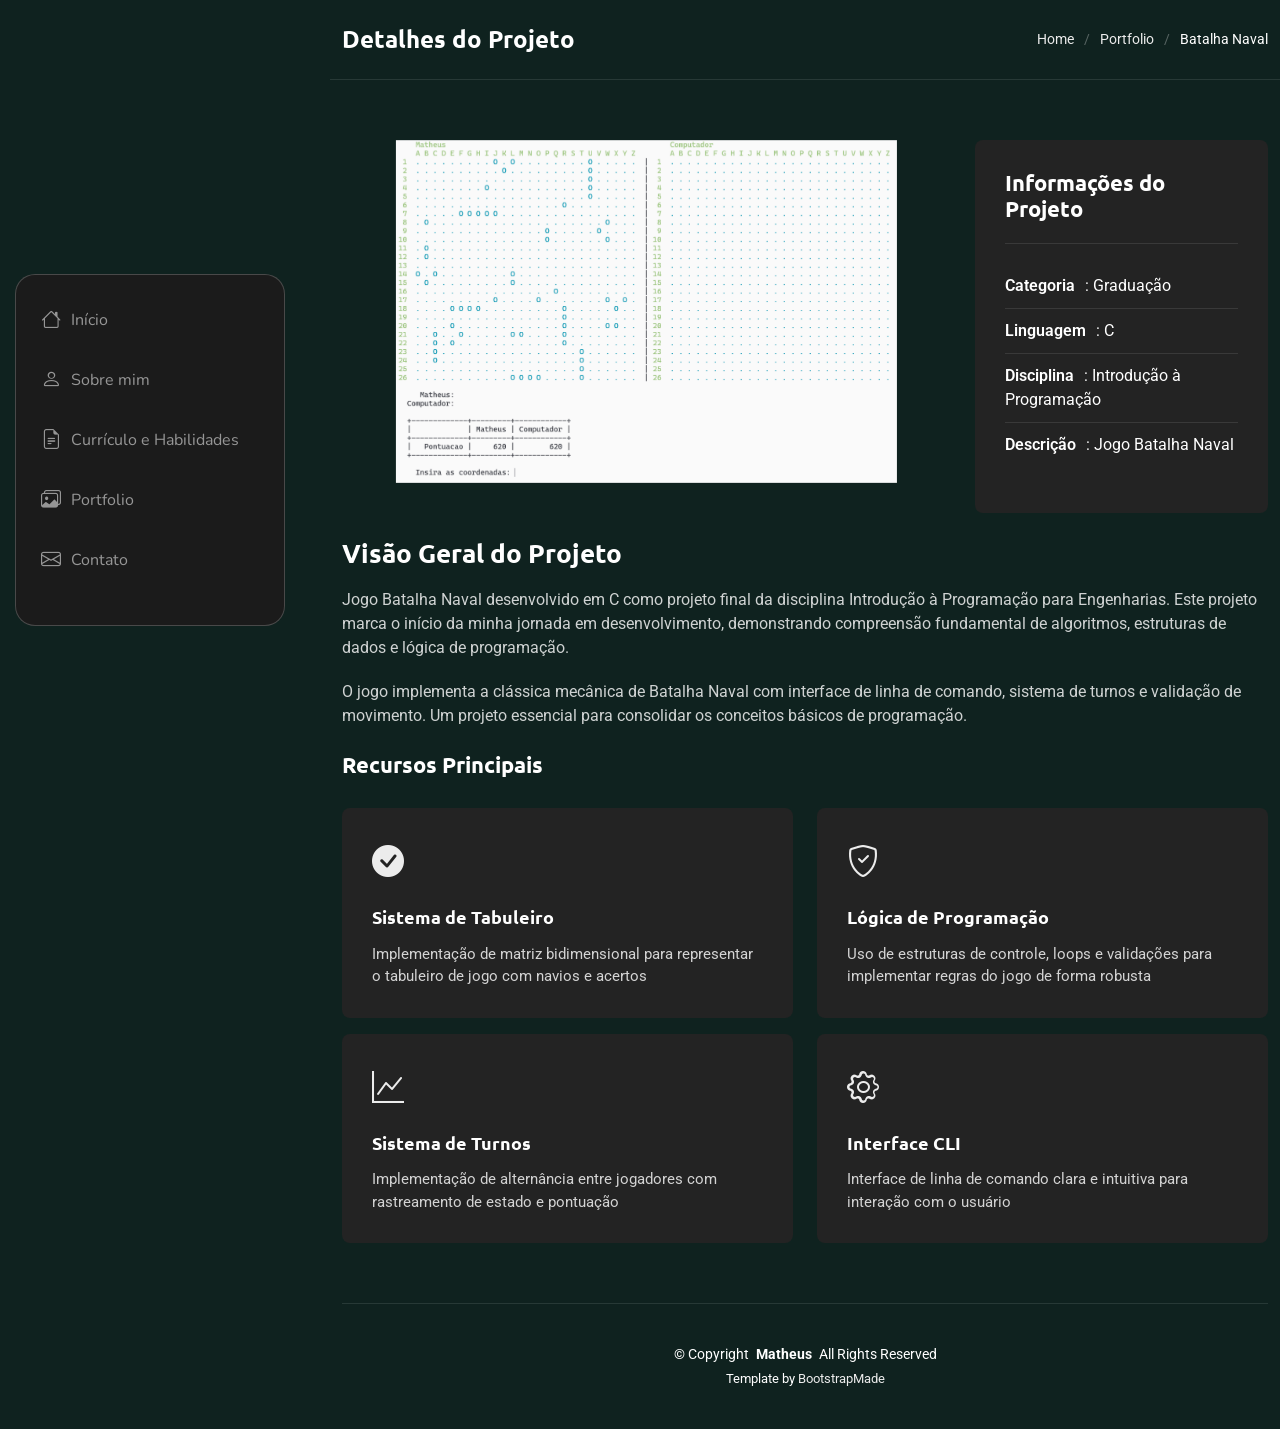
==== commit c48fcb5f: "ver 1.0.5" ====
--- a/portfolio-details-batalha-naval.html
+++ b/portfolio-details-batalha-naval.html
@@ -101,7 +101,7 @@
               <div class="swiper-wrapper align-items-center">
 
                 <div class="swiper-slide">
-                  <img src="assets/img/portfolio/batalha-naval.png" alt="Batalha Naval" class="img-fluid" loading="lazy">
+                  <img src="assets/img/portfolio/bat-naval.png" alt="Batalha Naval" class="img-fluid" loading="lazy">
                 </div>
 
               </div>
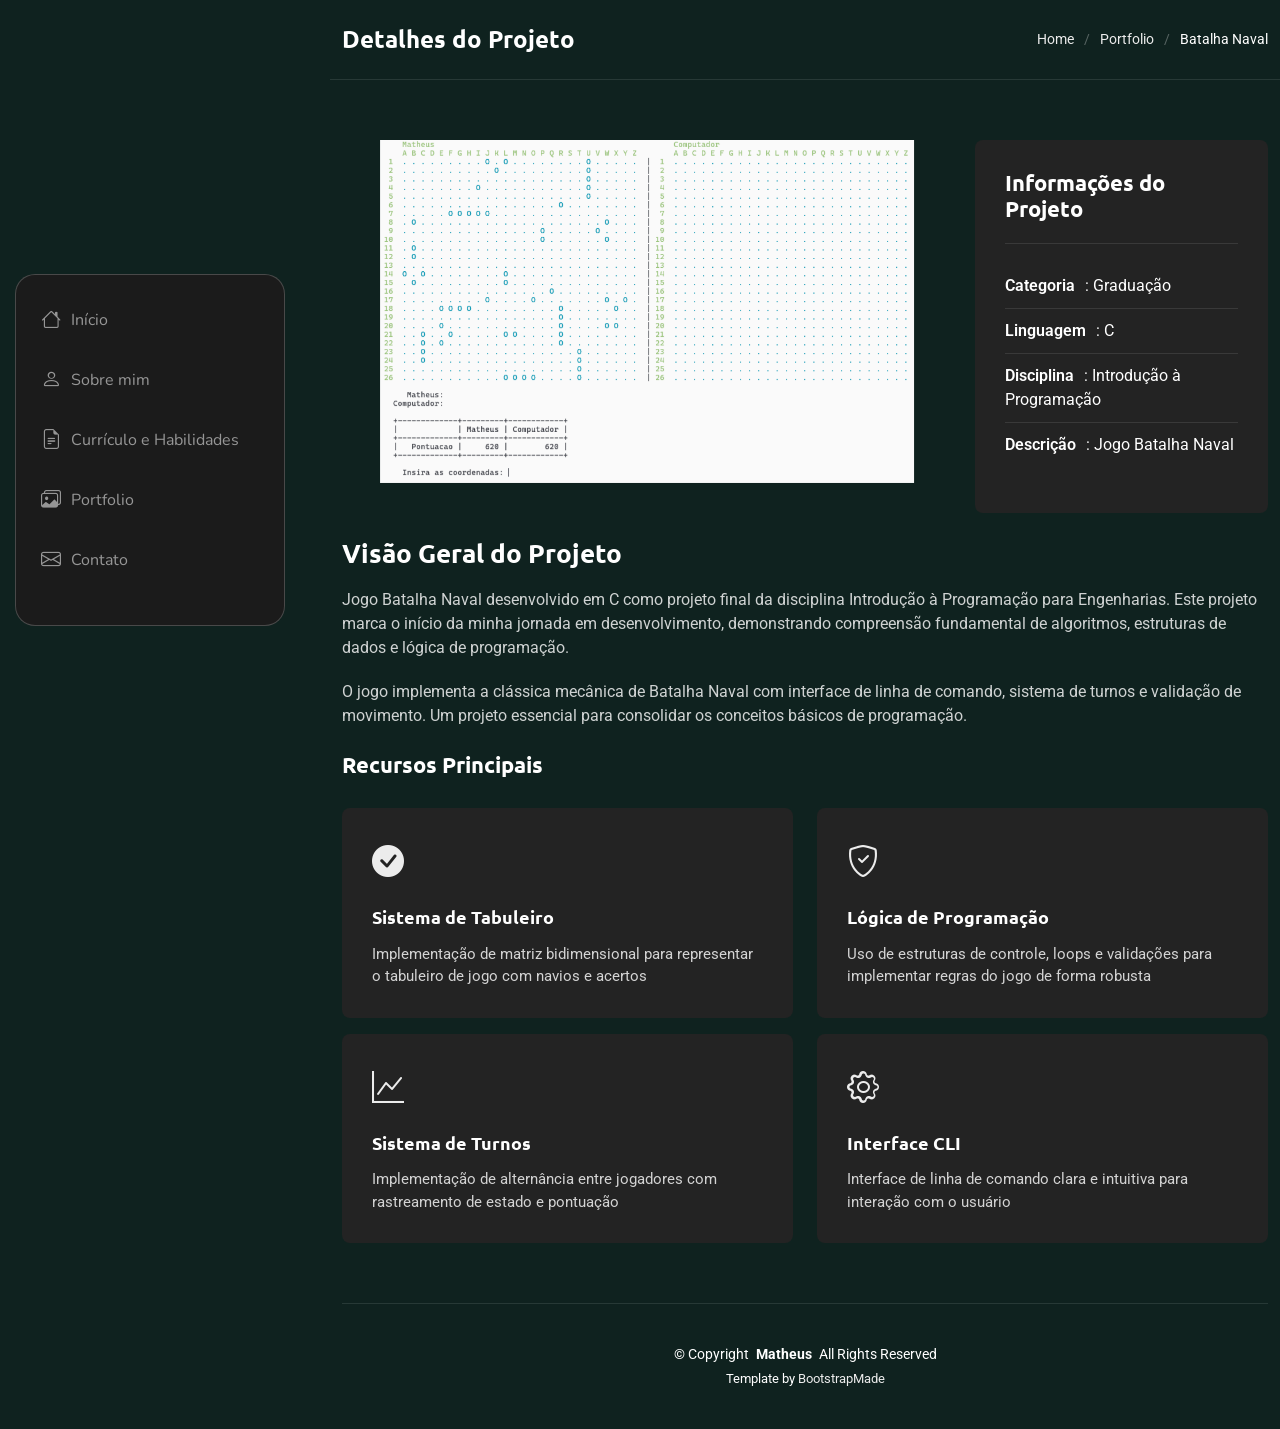
==== commit f4e8ee06: "ver 1.0.6" ====
--- a/portfolio-details-batalha-naval.html
+++ b/portfolio-details-batalha-naval.html
@@ -101,7 +101,7 @@
               <div class="swiper-wrapper align-items-center">
 
                 <div class="swiper-slide">
-                  <img src="assets/img/portfolio/bat-naval.png" alt="Batalha Naval" class="img-fluid" loading="lazy">
+                  <img src="assets/img/portfolio/batalha-naval.png" alt="Batalha Naval" class="img-fluid" loading="lazy">
                 </div>
 
               </div>
